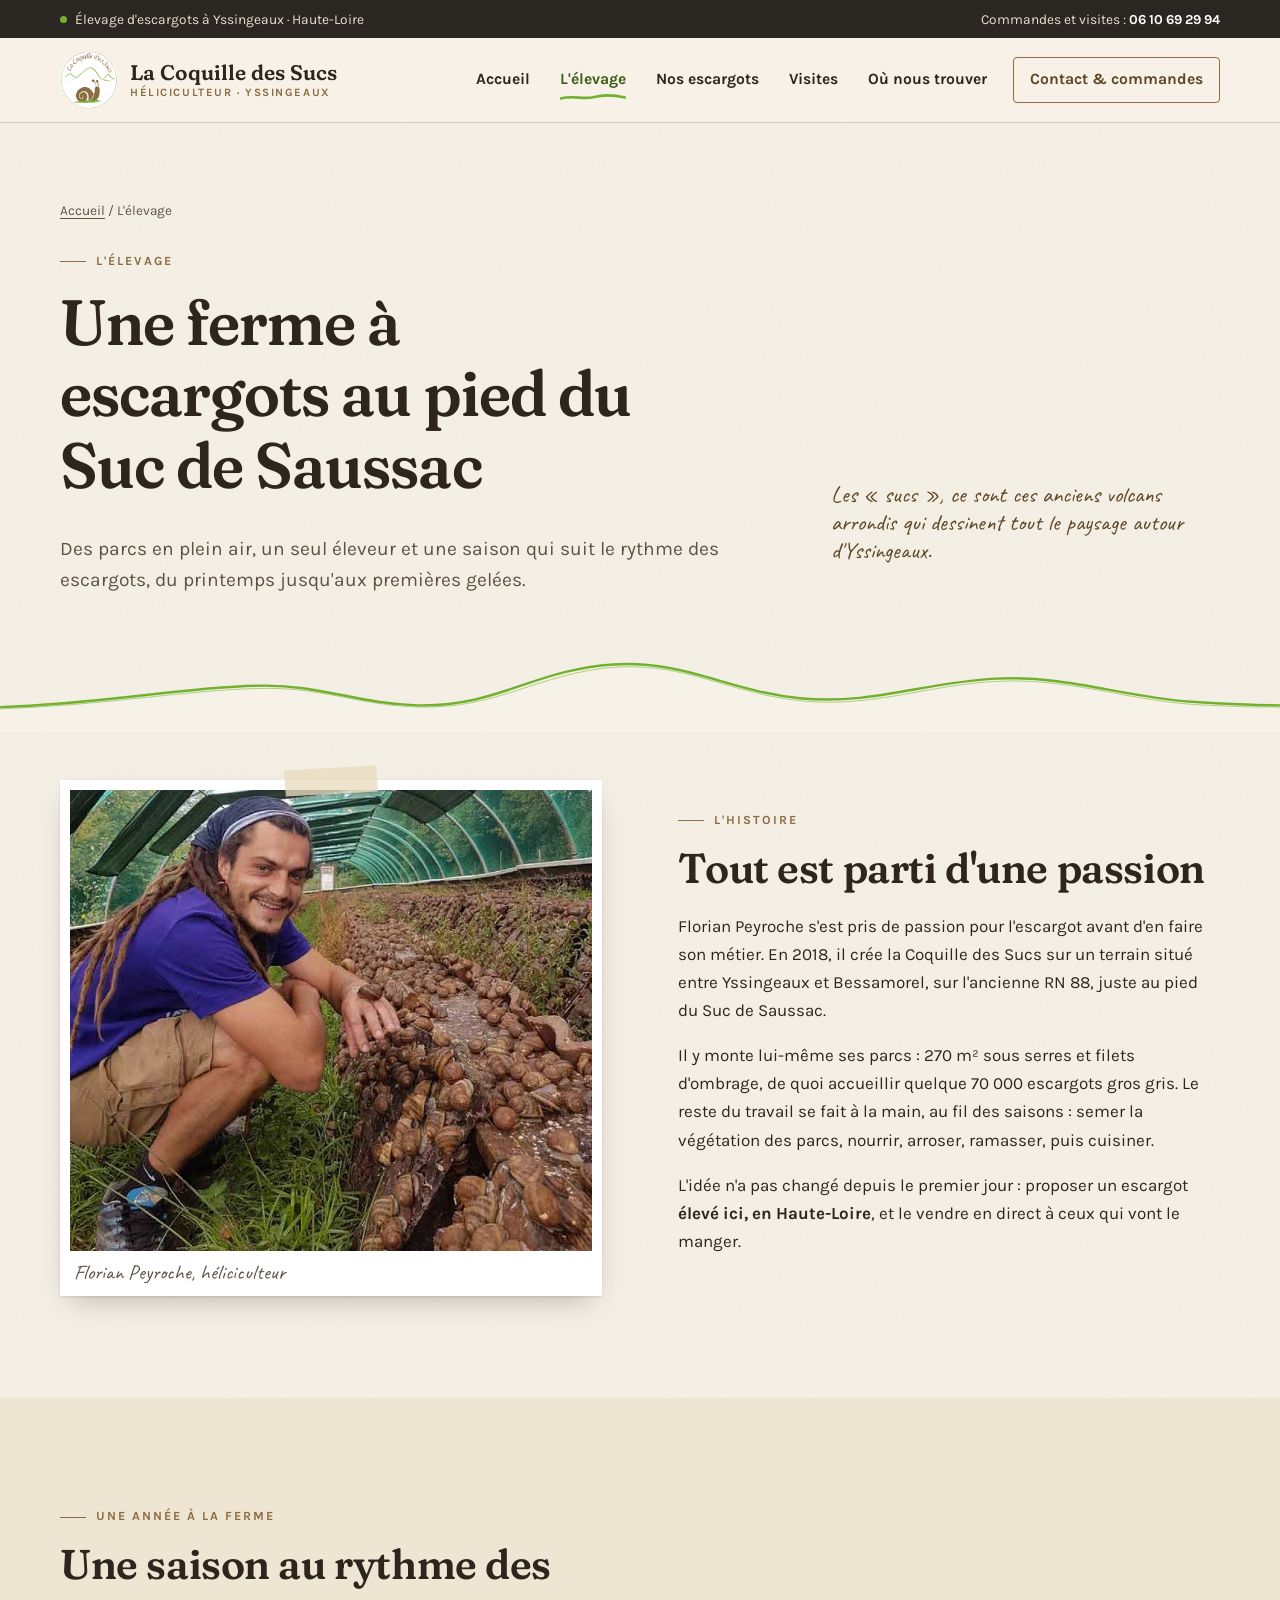
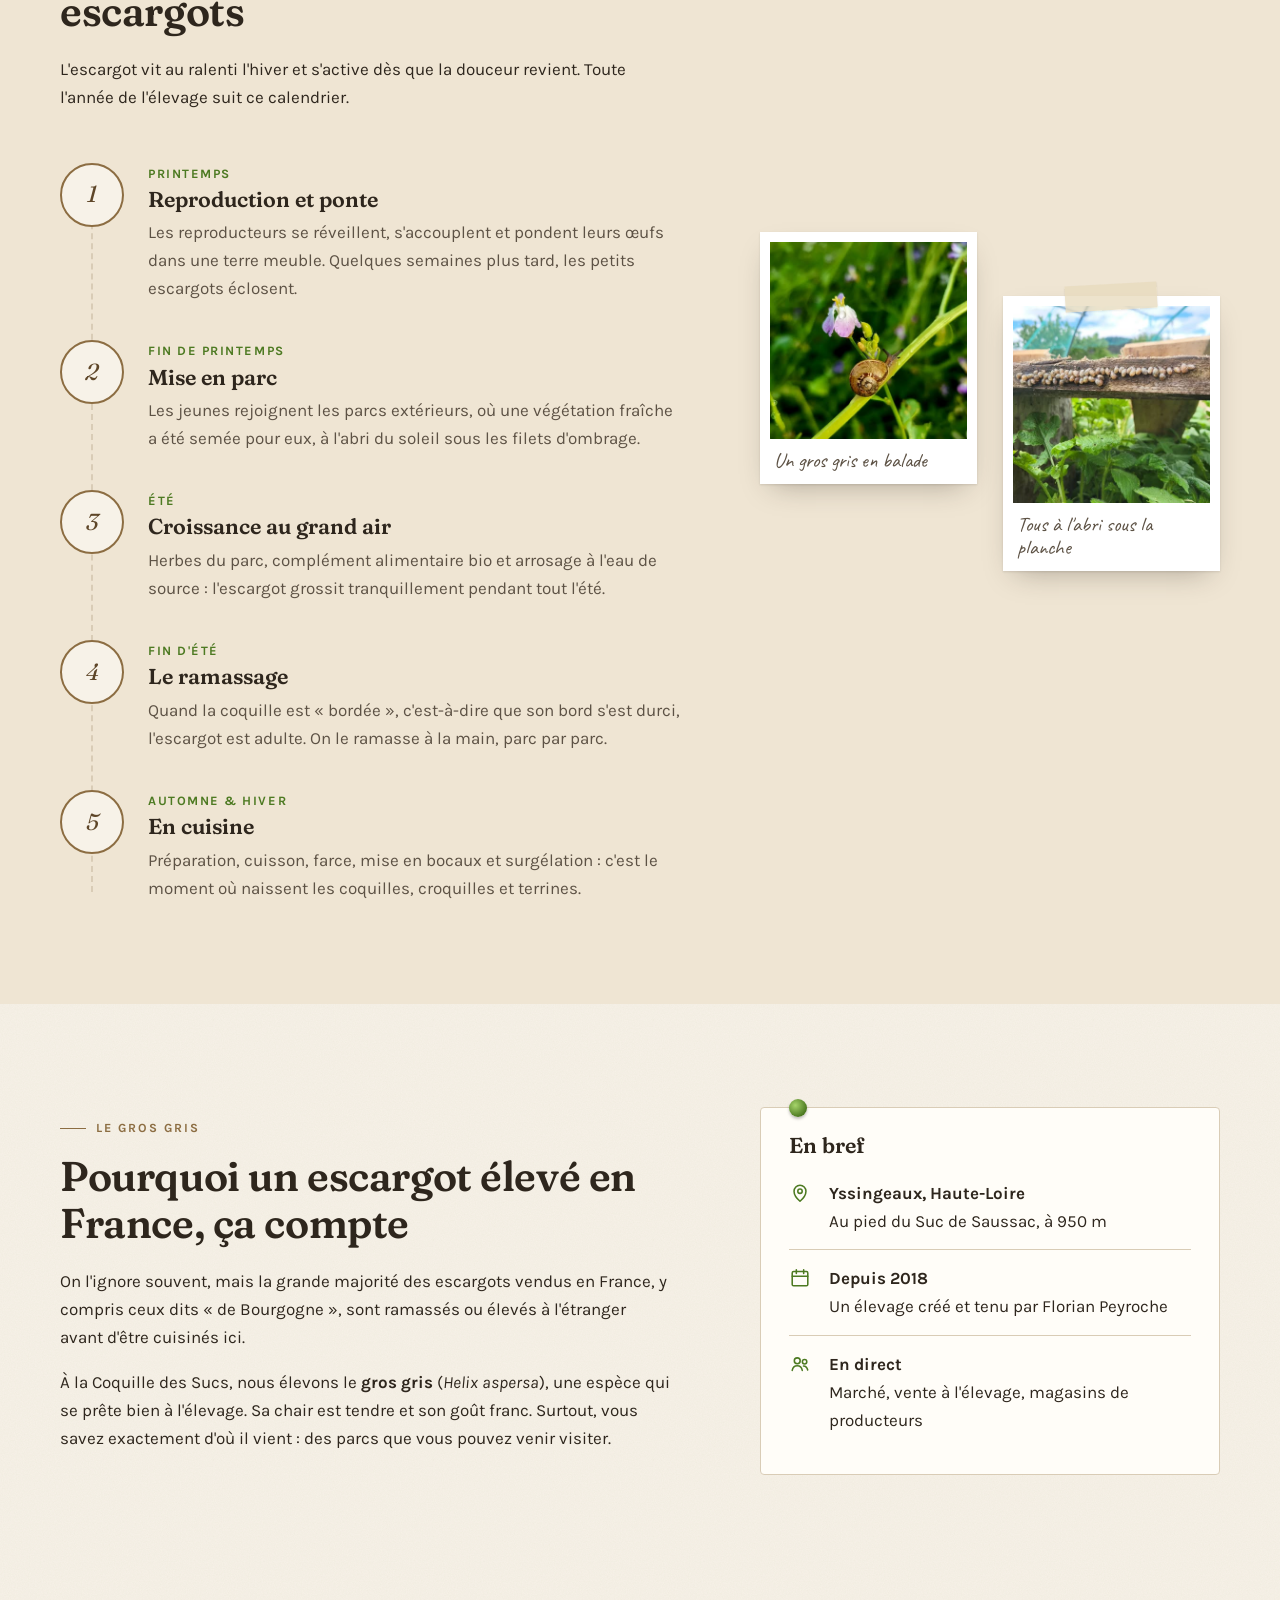
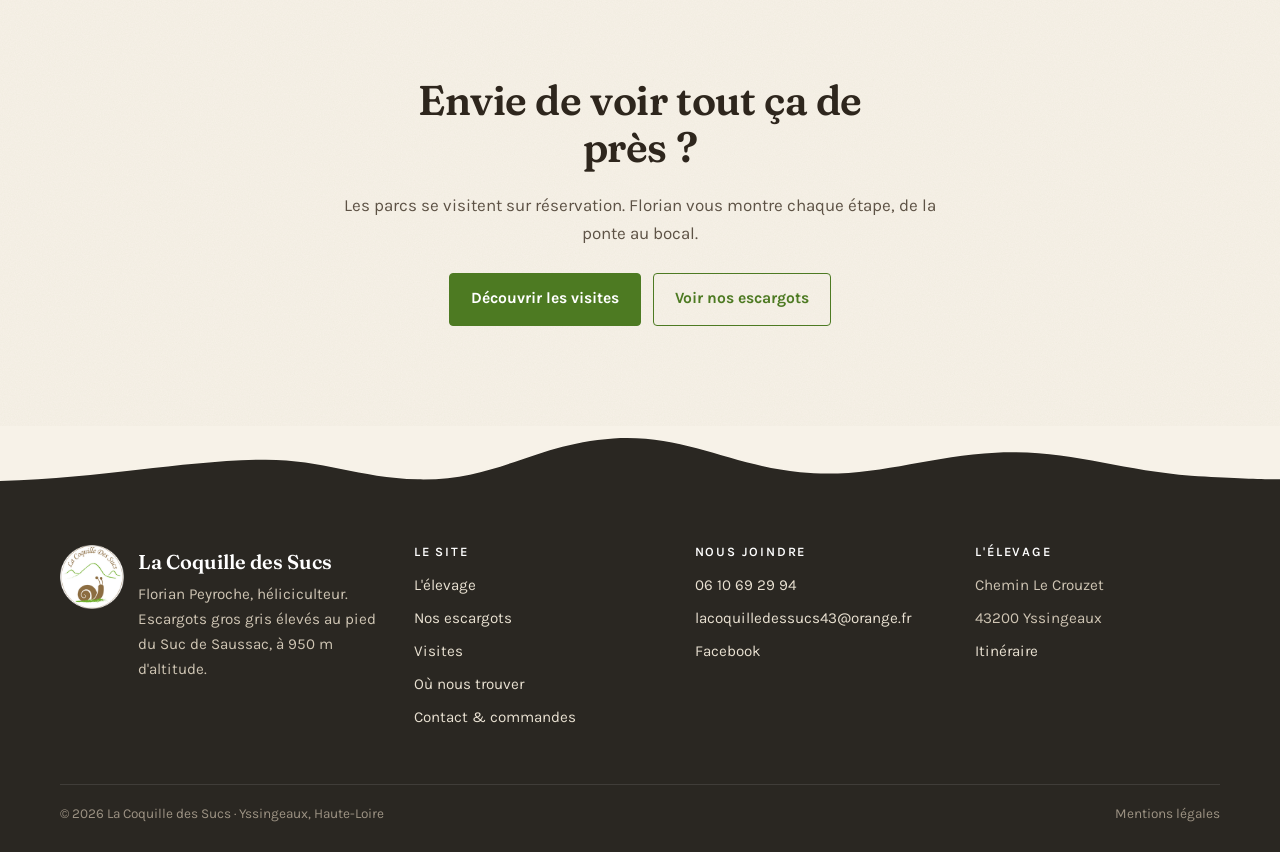
==== elevage.html @ e362fea5 "Nouveau site de La Coquille des Sucs (ébauche) Site statique multi-pages : accueil, élevage, produit" ====
<!DOCTYPE html>
<html lang="fr" class="no-js">
<head>
  <meta charset="utf-8">
  <meta name="viewport" content="width=device-width, initial-scale=1">
  <title>L'élevage · La Coquille des Sucs</title>
  <meta name="description" content="L'histoire de la Coquille des Sucs : un élevage d'escargots gros gris créé en 2018 par Florian Peyroche au pied du Suc de Saussac, à Yssingeaux.">
  <!-- ÉBAUCHE : la ligne suivante empêche Google d'indexer le site pendant la préparation.
       À supprimer sur toutes les pages le jour de la mise en ligne (voir README). -->
  <meta name="robots" content="noindex, nofollow">
  <meta name="theme-color" content="#f7f2e8">
  <meta property="og:type" content="website">
  <meta property="og:locale" content="fr_FR">
  <meta property="og:site_name" content="La Coquille des Sucs">
  <meta property="og:title" content="L'élevage · La Coquille des Sucs">
  <meta property="og:description" content="L'histoire de la Coquille des Sucs : un élevage d'escargots gros gris créé en 2018 par Florian Peyroche au pied du Suc de Saussac, à Yssingeaux.">
  <meta property="og:image" content="assets/img/florian-parc.jpg">
  <link rel="icon" type="image/png" href="assets/img/favicon.png">
  <link rel="apple-touch-icon" href="assets/img/logo-180.png">
  <link rel="preconnect" href="https://fonts.googleapis.com">
  <link rel="preconnect" href="https://fonts.gstatic.com" crossorigin>
  <link href="https://fonts.googleapis.com/css2?family=Caveat:wght@500;600&family=Fraunces:ital,opsz,wght,SOFT,WONK@0,9..144,400..700,0..100,0..1;1,9..144,400..700,0..100,0..1&family=Karla:wght@400;500;700&display=swap" rel="stylesheet">
  <link rel="stylesheet" href="assets/css/style.css">
</head>
<body>
  <a class="skip-link" href="#contenu">Aller au contenu</a>

  <div class="topbar">
    <div class="wrap">
      <span class="topbar__lead"><span class="topbar__dot" aria-hidden="true"></span>Élevage d'escargots à Yssingeaux · Haute-Loire</span>
      <span><span class="topbar__extra">Commandes et visites : </span><span class="topbar__mob">Appeler Florian : </span><a href="tel:+33610692994">06 10 69 29 94</a></span>
    </div>
  </div>

  <header class="site-header">
    <div class="wrap">
      <a class="brand" href="index.html" aria-label="La Coquille des Sucs, retour à l'accueil">
        <img src="assets/img/logo-180.png" alt="" width="58" height="58">
        <span class="brand__name">La Coquille des Sucs<small>Héliciculteur · Yssingeaux</small></span>
      </a>
      <button class="nav-toggle" type="button" aria-expanded="false" aria-controls="main-nav"><span aria-hidden="true"></span>Menu</button>
      <nav class="main-nav" id="main-nav" aria-label="Navigation principale">
        <button class="nav-close" type="button">Fermer ✕</button>
        <ul>
          <li><a href="index.html">Accueil</a></li>
          <li><a href="elevage.html" aria-current="page">L'élevage</a></li>
          <li><a href="produits.html">Nos escargots</a></li>
          <li><a href="visites.html">Visites</a></li>
          <li><a href="points-de-vente.html">Où nous trouver</a></li>
          <li><a class="nav-cta" href="contact.html">Contact &amp; commandes</a></li>
        </ul>
      </nav>
    </div>
  </header>

  <main id="contenu">
    <section class="page-hero">
      <div class="wrap">
        <div>
          <p class="crumbs"><a href="index.html">Accueil</a> / L'élevage</p>
          <span class="eyebrow">L'élevage</span>
          <h1>Une ferme à escargots au pied du Suc de Saussac</h1>
          <p class="lead">Des parcs en plein air, un seul éleveur et une saison qui suit le rythme des escargots, du printemps jusqu'aux premières gelées.</p>
        </div>
        <div class="page-hero__aside">
          <p class="hand">Les «&nbsp;sucs&nbsp;», ce sont ces anciens volcans arrondis qui dessinent tout le paysage autour d'Yssingeaux.</p>
        </div>
      </div>
      <svg class="ridge ridge--paper" viewBox="0 0 1440 90" preserveAspectRatio="none" aria-hidden="true">
          <path class="fill" d="M0 62 C120 58 200 40 290 38 C360 36 400 58 470 60 C560 62 600 20 690 14 C770 9 820 44 900 52 C980 60 1040 34 1120 30 C1200 26 1260 50 1340 56 C1390 59 1420 60 1440 60 L1440 90 L0 90 Z"/>
          <path d="M0 62 C120 58 200 40 290 38 C360 36 400 58 470 60 C560 62 600 20 690 14 C770 9 820 44 900 52 C980 60 1040 34 1120 30 C1200 26 1260 50 1340 56 C1390 59 1420 60 1440 60" fill="none" stroke="currentColor" stroke-width="2.4" stroke-linecap="round" vector-effect="non-scaling-stroke"/>
          <path d="M0 64 C130 59 205 43 292 41 C362 39 402 60 472 62 C562 64 604 24 692 17 C772 12 822 47 902 55 C982 63 1042 37 1122 33 C1202 29 1262 53 1342 59 C1392 62 1422 62 1440 62" fill="none" stroke="currentColor" stroke-width="1" stroke-linecap="round" opacity=".55" vector-effect="non-scaling-stroke"/>
        </svg>
    </section>

    <section class="section" style="padding-top: clamp(24px, 4vw, 48px)">
      <div class="wrap split">
        <figure class="photo photo--tape photo--tilt-l reveal">
          <img src="assets/img/florian-parc.jpg" alt="Florian Peyroche dans son parc d'élevage, la main posée parmi les escargots" width="900" height="795" style="aspect-ratio: 900/795">
          <figcaption>Florian Peyroche, héliciculteur</figcaption>
        </figure>
        <div class="prose reveal">
          <span class="eyebrow">L'histoire</span>
          <h2>Tout est parti d'une passion</h2>
          <p>Florian Peyroche s'est pris de passion pour l'escargot avant d'en faire son métier. En 2018, il crée la Coquille des Sucs sur un terrain situé entre Yssingeaux et Bessamorel, sur l'ancienne RN&nbsp;88, juste au pied du Suc de Saussac.</p>
          <p>Il y monte lui-même ses parcs&nbsp;: 270&nbsp;m² sous serres et filets d'ombrage, de quoi accueillir quelque 70&nbsp;000 escargots gros gris. Le reste du travail se fait à la main, au fil des saisons&nbsp;: semer la végétation des parcs, nourrir, arroser, ramasser, puis cuisiner.</p>
          <p>L'idée n'a pas changé depuis le premier jour&nbsp;: proposer un escargot <strong>élevé ici, en Haute-Loire</strong>, et le vendre en direct à ceux qui vont le manger.</p>
        </div>
      </div>
    </section>

    <section class="section section--deep">
      <div class="wrap split split--wide-text">
        <div>
          <div class="section__head">
            <span class="eyebrow">Une année à la ferme</span>
            <h2>Une saison au rythme des escargots</h2>
            <p>L'escargot vit au ralenti l'hiver et s'active dès que la douceur revient. Toute l'année de l'élevage suit ce calendrier.</p>
          </div>
          <ol class="timeline">
            <li class="reveal"><span class="timeline__mark">1</span><div><span class="timeline__when">Printemps</span><h3>Reproduction et ponte</h3><p>Les reproducteurs se réveillent, s'accouplent et pondent leurs œufs dans une terre meuble. Quelques semaines plus tard, les petits escargots éclosent.</p></div></li>
            <li class="reveal"><span class="timeline__mark">2</span><div><span class="timeline__when">Fin de printemps</span><h3>Mise en parc</h3><p>Les jeunes rejoignent les parcs extérieurs, où une végétation fraîche a été semée pour eux, à l'abri du soleil sous les filets d'ombrage.</p></div></li>
            <li class="reveal"><span class="timeline__mark">3</span><div><span class="timeline__when">Été</span><h3>Croissance au grand air</h3><p>Herbes du parc, complément alimentaire bio et arrosage à l'eau de source&nbsp;: l'escargot grossit tranquillement pendant tout l'été.</p></div></li>
            <li class="reveal"><span class="timeline__mark">4</span><div><span class="timeline__when">Fin d'été</span><h3>Le ramassage</h3><p>Quand la coquille est «&nbsp;bordée&nbsp;», c'est-à-dire que son bord s'est durci, l'escargot est adulte. On le ramasse à la main, parc par parc.</p></div></li>
            <li class="reveal"><span class="timeline__mark">5</span><div><span class="timeline__when">Automne &amp; hiver</span><h3>En cuisine</h3><p>Préparation, cuisson, farce, mise en bocaux et surgélation&nbsp;: c'est le moment où naissent les coquilles, croquilles et terrines.</p></div></li>
          </ol>
        </div>
        <div class="collage">
          <figure class="photo photo--tilt-l reveal">
            <img src="assets/img/escargot-fleur.jpg" alt="Un jeune escargot gros gris grimpant sur une tige de plante en fleur" width="414" height="414" loading="lazy">
            <figcaption>Un gros gris en balade</figcaption>
          </figure>
          <figure class="photo photo--tilt-r photo--tape reveal">
            <img src="assets/img/parc-planche.jpg" alt="Des dizaines d'escargots alignés sous le rebord d'une planche, dans le parc" width="414" height="414" loading="lazy">
            <figcaption>Tous à l'abri sous la planche</figcaption>
          </figure>
        </div>
      </div>
    </section>

    <section class="section">
      <div class="wrap">
        <div class="split split--wide-text">
          <div class="prose reveal">
            <span class="eyebrow">Le gros gris</span>
            <h2>Pourquoi un escargot élevé en France, ça compte</h2>
            <p>On l'ignore souvent, mais la grande majorité des escargots vendus en France, y compris ceux dits «&nbsp;de Bourgogne&nbsp;», sont ramassés ou élevés à l'étranger avant d'être cuisinés ici.</p>
            <p>À la Coquille des Sucs, nous élevons le <strong>gros gris</strong> (<i>Helix aspersa</i>), une espèce qui se prête bien à l'élevage. Sa chair est tendre et son goût franc. Surtout, vous savez exactement d'où il vient&nbsp;: des parcs que vous pouvez venir visiter.</p>
          </div>
          <div class="note-card note-card--pin reveal">
            <h3>En bref</h3>
            <ul class="info-list">
              <li><svg viewBox="0 0 24 24" fill="none" stroke="currentColor" stroke-width="1.7" stroke-linecap="round" stroke-linejoin="round" aria-hidden="true"><path d="M12 21s-6.5-5.6-6.5-11a6.5 6.5 0 0 1 13 0c0 5.4-6.5 11-6.5 11z"/><circle cx="12" cy="10" r="2.4"/></svg><div><strong>Yssingeaux, Haute-Loire</strong>Au pied du Suc de Saussac, à 950&nbsp;m</div></li>
              <li><svg viewBox="0 0 24 24" fill="none" stroke="currentColor" stroke-width="1.7" stroke-linecap="round" stroke-linejoin="round" aria-hidden="true"><rect x="3.5" y="5" width="17" height="15.5" rx="1.5"/><path d="M3.5 10h17M8 3v4M16 3v4"/></svg><div><strong>Depuis 2018</strong>Un élevage créé et tenu par Florian Peyroche</div></li>
              <li><svg viewBox="0 0 24 24" fill="none" stroke="currentColor" stroke-width="1.7" stroke-linecap="round" stroke-linejoin="round" aria-hidden="true"><circle cx="9" cy="8.5" r="3.2"/><path d="M3.5 19c.6-3.2 2.8-5 5.5-5s4.9 1.8 5.5 5"/><circle cx="17" cy="9.5" r="2.4"/><path d="M15.8 14.2c2.3.1 4 1.6 4.6 4.3"/></svg><div><strong>En direct</strong>Marché, vente à l'élevage, magasins de producteurs</div></li>
            </ul>
          </div>
        </div>
      </div>
    </section>

    <section class="cta-band">
      <div class="wrap">
        <h2>Envie de voir tout ça de près&nbsp;?</h2>
        <p>Les parcs se visitent sur réservation. Florian vous montre chaque étape, de la ponte au bocal.</p>
        <div class="actions">
          <a class="btn" href="visites.html">Découvrir les visites</a>
          <a class="btn btn--ghost" href="produits.html">Voir nos escargots</a>
        </div>
      </div>
    </section>
  </main>

  <footer class="site-footer">
    <svg class="ridge ridge--basalt" viewBox="0 0 1440 90" preserveAspectRatio="none" aria-hidden="true">
      <path class="fill" d="M0 62 C120 58 200 40 290 38 C360 36 400 58 470 60 C560 62 600 20 690 14 C770 9 820 44 900 52 C980 60 1040 34 1120 30 C1200 26 1260 50 1340 56 C1390 59 1420 60 1440 60 L1440 90 L0 90 Z"/>
    </svg>
    <div class="wrap">
      <div class="site-footer__grid">
        <div class="site-footer__brand">
          <img src="assets/img/logo-180.png" alt="" width="64" height="64" loading="lazy">
          <p><strong>La Coquille des Sucs</strong>Florian Peyroche, héliciculteur.<br>Escargots gros gris élevés au pied du Suc de Saussac, à 950&nbsp;m d'altitude.</p>
        </div>
        <div>
          <h4>Le site</h4>
          <ul>
            <li><a href="elevage.html">L'élevage</a></li>
            <li><a href="produits.html">Nos escargots</a></li>
            <li><a href="visites.html">Visites</a></li>
            <li><a href="points-de-vente.html">Où nous trouver</a></li>
            <li><a href="contact.html">Contact &amp; commandes</a></li>
          </ul>
        </div>
        <div>
          <h4>Nous joindre</h4>
          <ul>
            <li><a href="tel:+33610692994">06 10 69 29 94</a></li>
            <li><a href="mailto:lacoquilledessucs43@orange.fr">lacoquilledessucs43@orange.fr</a></li>
            <li><a href="https://www.facebook.com/coquille.dessucs.5" target="_blank" rel="noopener">Facebook</a></li>
          </ul>
        </div>
        <div>
          <h4>L'élevage</h4>
          <ul>
            <li>Chemin Le Crouzet</li>
            <li>43200 Yssingeaux</li>
            <li><a href="https://www.google.com/maps/search/?api=1&query=Chemin+Le+Crouzet+43200+Yssingeaux" target="_blank" rel="noopener">Itinéraire</a></li>
          </ul>
        </div>
      </div>
    </div>
    <div class="wrap site-footer__bottom">
      <span>© <span data-year>2026</span> La Coquille des Sucs · Yssingeaux, Haute-Loire</span>
      <a href="mentions-legales.html">Mentions légales</a>
    </div>
  </footer>

  <script src="assets/js/main.js"></script>
</body>
</html>
---- assets/css/style.css ----
/* ==========================================================================
   La Coquille des Sucs — feuille de style
   --------------------------------------------------------------------------
   Pour changer une couleur sur tout le site, modifiez simplement les
   variables ci-dessous (bloc :root). Les couleurs viennent du logo :
   le brun de l'escargot et le vert de l'herbe.
   ========================================================================== */

:root {
  --paper: #f7f2e8;        /* fond principal, papier crème */
  --paper-deep: #efe5d3;   /* fond des sections alternées */
  --card: #fffdf8;
  --ink: #2e261d;          /* texte */
  --ink-soft: #5d5245;
  --brown: #8c6d42;        /* brun du logo */
  --brown-deep: #5e4628;
  --green: #72b12f;        /* vert du logo (décor) */
  --moss: #4d7a22;         /* vert lisible pour le texte et les boutons */
  --moss-deep: #3a5d19;
  --basalt: #2a2722;       /* pied de page, comme la pierre des sucs */
  --line: #d9ccb6;

  --serif: "Fraunces", Georgia, "Times New Roman", serif;
  --sans: "Karla", "Helvetica Neue", Arial, sans-serif;
  --hand: "Caveat", "Segoe Print", cursive;

  --wrap: 1160px;
  --radius: 4px;
}

/* ---------- Bases ---------- */

*, *::before, *::after { box-sizing: border-box; }

html { -webkit-text-size-adjust: 100%; }

body {
  margin: 0;
  font-family: var(--sans);
  font-size: 1.0625rem;
  line-height: 1.65;
  color: var(--ink);
  background-color: var(--paper);
  /* léger grain de papier */
  background-image: url("data:image/svg+xml,%3Csvg xmlns='http://www.w3.org/2000/svg' width='220' height='220'%3E%3Cfilter id='n'%3E%3CfeTurbulence type='fractalNoise' baseFrequency='.85' numOctaves='3' stitchTiles='stitch'/%3E%3CfeColorMatrix values='0 0 0 0 0.35 0 0 0 0 0.27 0 0 0 0 0.16 0 0 0 .07 0'/%3E%3C/filter%3E%3Crect width='100%25' height='100%25' filter='url(%23n)'/%3E%3C/svg%3E");
  overflow-x: hidden;
}

img { max-width: 100%; height: auto; display: block; }

a { color: var(--moss); text-underline-offset: 3px; text-decoration-thickness: 1px; }
a:hover { color: var(--moss-deep); }

h1, h2, h3, h4 {
  font-family: var(--serif);
  font-weight: 600;
  line-height: 1.12;
  margin: 0 0 .5em;
  color: var(--ink);
  font-variation-settings: "SOFT" 60, "WONK" 0;
}
h1 { font-size: clamp(2.3rem, 5.2vw, 4rem); letter-spacing: -.015em; }
h2 { font-size: clamp(1.75rem, 3.4vw, 2.6rem); letter-spacing: -.01em; }
h3 { font-size: 1.35rem; }

p { margin: 0 0 1em; }

.wrap { width: min(var(--wrap), 100% - 32px); margin-inline: auto; }

.visually-hidden {
  position: absolute !important; width: 1px; height: 1px; overflow: hidden;
  clip: rect(0 0 0 0); white-space: nowrap;
}

.skip-link {
  position: absolute; left: 12px; top: -60px; z-index: 100;
  background: var(--ink); color: var(--paper); padding: 8px 14px; border-radius: var(--radius);
}
.skip-link:focus { top: 12px; }

:focus-visible { outline: 2px solid var(--brown); outline-offset: 3px; }

/* Petit titre au-dessus des grands titres */
.eyebrow {
  display: inline-block;
  font-family: var(--sans);
  font-size: .78rem;
  font-weight: 700;
  letter-spacing: .16em;
  text-transform: uppercase;
  color: var(--brown);
  margin-bottom: .9rem;
}
.eyebrow::before {
  content: ""; display: inline-block; width: 26px; height: 1px;
  background: currentColor; vertical-align: middle; margin-right: 10px;
}

.hand { font-family: var(--hand); font-size: 1.45rem; line-height: 1.2; color: var(--brown-deep); }

.lead { font-size: 1.2rem; color: var(--ink-soft); max-width: 38em; }

/* ---------- Boutons ---------- */

.btn {
  display: inline-flex; align-items: center; gap: .55em;
  padding: .8em 1.35em;
  font-family: var(--sans); font-weight: 700; font-size: .98rem;
  text-decoration: none;
  border-radius: var(--radius);
  border: 1.5px solid var(--moss);
  background: var(--moss); color: #fff;
  transition: background .2s, color .2s, transform .2s;
}
.btn:hover { background: var(--moss-deep); border-color: var(--moss-deep); color: #fff; transform: translateY(-1px); }
.btn--ghost { background: transparent; color: var(--moss); }
.btn--ghost:hover { background: var(--moss); color: #fff; }
.btn--light { background: var(--paper); border-color: var(--paper); color: var(--ink); }
.btn--light:hover { background: #fff; border-color: #fff; color: var(--ink); }
.btn svg { width: 1.1em; height: 1.1em; flex: none; }

.link-arrow {
  font-weight: 700; text-decoration: none; color: var(--moss);
  border-bottom: 1.5px solid currentColor; padding-bottom: 2px;
}
.link-arrow::after { content: " →"; }

/* ==========================================================================
   En-tête et navigation
   ========================================================================== */

.topbar {
  background: var(--basalt);
  color: #e9e1d2;
  font-size: .86rem;
}
.topbar .wrap {
  display: flex; justify-content: space-between; align-items: center; gap: 16px;
  min-height: 38px;
}
.topbar a { white-space: nowrap; color: #fff; text-decoration: none; font-weight: 700; }
.topbar a:hover { text-decoration: underline; }
.topbar__mob { display: none; }
@media (max-width: 600px) { .topbar__mob { display: inline; } }
.topbar__dot { display: inline-block; width: 7px; height: 7px; border-radius: 50%; background: var(--green); margin-right: 8px; vertical-align: 1px; }

.site-header {
  position: sticky; top: 0; z-index: 50;
  background: rgba(247, 242, 232, .94);
  backdrop-filter: blur(6px);
  border-bottom: 1px solid var(--line);
}
.site-header .wrap {
  display: flex; align-items: center; justify-content: space-between; gap: 24px;
  min-height: 84px;
}

.brand { display: flex; align-items: center; gap: 12px; text-decoration: none; color: var(--ink); }
.brand img { width: 58px; height: 58px; }
.brand__name {
  font-family: var(--serif); font-size: 1.32rem; font-weight: 600; line-height: 1.05;
  font-variation-settings: "SOFT" 100, "WONK" 1;
}
.brand__name small {
  display: block; font-family: var(--sans); font-size: .7rem; font-weight: 700;
  letter-spacing: .14em; text-transform: uppercase; color: var(--brown); margin-top: 4px;
}

.main-nav ul { list-style: none; margin: 0; padding: 0; display: flex; gap: 6px; align-items: center; }
.main-nav a {
  position: relative; display: block;
  padding: 10px 12px;
  font-weight: 700; font-size: .98rem;
  color: var(--ink); text-decoration: none;
}
.main-nav a::after {
  /* trait « fait main » sous le lien actif */
  content: ""; position: absolute; left: 12px; right: 12px; bottom: 2px; height: 8px;
  background: url("data:image/svg+xml,%3Csvg xmlns='http://www.w3.org/2000/svg' viewBox='0 0 100 8' preserveAspectRatio='none'%3E%3Cpath d='M1 5.5 C 20 2, 35 7, 52 4 S 85 2.5, 99 4.5' fill='none' stroke='%2372b12f' stroke-width='2.6' stroke-linecap='round'/%3E%3C/svg%3E") no-repeat center / 100% 100%;
  transform: scaleX(0); transform-origin: left; transition: transform .25s ease;
}
.main-nav a:hover::after, .main-nav a[aria-current="page"]::after { transform: scaleX(1); }
.main-nav a[aria-current="page"] { color: var(--moss-deep); }
.main-nav .nav-cta {
  margin-left: 8px; padding: 9px 16px;
  border: 1.5px solid var(--brown); border-radius: var(--radius); color: var(--brown-deep);
}
.main-nav .nav-cta::after { display: none; }
.main-nav .nav-cta:hover, .main-nav .nav-cta[aria-current="page"] { background: var(--brown); color: #fff; }

.nav-toggle {
  display: none;
  background: none; border: 1.5px solid var(--ink); border-radius: var(--radius);
  padding: 8px 12px; font: 700 .9rem var(--sans); color: var(--ink); cursor: pointer;
  align-items: center; gap: 8px;
}
.nav-toggle span { display: block; width: 18px; height: 2px; background: currentColor; position: relative; }
.nav-toggle span::before, .nav-toggle span::after { content: ""; position: absolute; left: 0; width: 18px; height: 2px; background: currentColor; }
.nav-toggle span::before { top: -6px; }
.nav-toggle span::after { top: 6px; }

@media (max-width: 1020px) {
  .topbar__extra { display: none; }
  .nav-toggle { display: inline-flex; }
  /* pas de flou sur mobile : il empêcherait le menu de couvrir tout l'écran */
  .site-header { backdrop-filter: none; background: var(--paper); }
  .site-header .wrap { min-height: 72px; }
  .brand img { width: 48px; height: 48px; }
  .main-nav {
    position: fixed; inset: 0 0 0 auto; width: min(340px, 86vw);
    background: var(--paper); border-left: 1px solid var(--line);
    padding: 90px 28px 28px;
    /* replié : masqué par la droite, sans dépasser de l'écran */
    clip-path: inset(0 0 0 100%);
    transition: clip-path .32s ease, visibility 0s .32s;
    visibility: hidden;
  }
  .main-nav.is-open { clip-path: inset(0 0 0 0); visibility: visible; transition: clip-path .32s ease; }
  .main-nav ul { flex-direction: column; align-items: stretch; gap: 0; }
  .main-nav a { padding: 14px 4px; font-size: 1.15rem; border-bottom: 1px solid var(--line); }
  .main-nav a::after { left: 4px; right: auto; width: 60px; }
  .main-nav .nav-cta { margin: 22px 0 0; text-align: center; border-bottom: 1.5px solid var(--brown); }
  .nav-close {
    position: absolute; top: 22px; right: 22px;
    background: none; border: 0; font: 700 .95rem var(--sans); color: var(--ink); cursor: pointer; padding: 8px;
  }
  body.nav-open::after {
    content: ""; position: fixed; inset: 0; background: rgba(42,39,34,.35); z-index: 40;
  }
}
@media (min-width: 1021px) { .nav-close { display: none; } }

/* ==========================================================================
   Décors : ligne des sucs (collines), ruban adhésif, photos
   ========================================================================== */

.ridge { display: block; width: 100%; height: auto; color: var(--green); }
.ridge--paper path.fill { fill: var(--paper); }
.ridge--deep path.fill { fill: var(--paper-deep); }
.ridge--basalt path.fill { fill: var(--basalt); }

.photo {
  position: relative; margin: 0;
  background: #fff; padding: 10px 10px 12px;
  box-shadow: 0 1px 2px rgba(46,38,29,.12), 0 12px 28px -12px rgba(46,38,29,.35);
}
.photo img { width: 100%; aspect-ratio: 1; object-fit: cover; }
.photo figcaption { font-family: var(--hand); font-size: 1.3rem; line-height: 1.1; color: var(--ink-soft); padding: 10px 4px 0; }
.photo--tilt-l { transform: rotate(-2.2deg); }
.photo--tilt-r { transform: rotate(1.8deg); }
.photo--tape::before {
  content: ""; position: absolute; top: -12px; left: 50%; width: 92px; height: 26px;
  transform: translateX(-50%) rotate(-3deg);
  background: rgba(232, 220, 190, .78);
  box-shadow: 0 1px 2px rgba(0,0,0,.08);
}

/* ==========================================================================
   Accueil — en-tête
   ========================================================================== */

.home-hero { padding: clamp(40px, 7vw, 90px) 0 0; position: relative; }
.home-hero .wrap {
  display: grid; grid-template-columns: 1.05fr .95fr; gap: clamp(32px, 6vw, 80px); align-items: center;
}
.home-hero h1 em {
  font-style: italic; color: var(--moss);
  font-variation-settings: "SOFT" 100, "WONK" 1;
}
.home-hero .lead { margin-bottom: 1.8rem; }
.home-hero__actions { display: flex; flex-wrap: wrap; gap: 12px; align-items: center; }
.home-hero__meta {
  margin-top: 2.2rem; display: flex; flex-wrap: wrap; gap: 8px 22px;
  font-size: .92rem; color: var(--ink-soft);
}
.home-hero__meta strong { color: var(--ink); }

.hero-visual { position: relative; padding: 10px 10px 0 30px; }
.hero-visual .photo--main img { aspect-ratio: 900 / 795; }
.hero-visual .photo--small {
  position: absolute; width: 42%; right: -14px; bottom: -6px;
}
.hero-visual .hand-note {
  position: relative; display: inline-block;
  margin: 22px 0 0 6px; max-width: 46%;
  transform: rotate(-3deg);
}
.hero-visual .hand-note::after {
  /* petite flèche dessinée vers la photo */
  content: ""; position: absolute; width: 46px; height: 34px; top: -26px; right: -38px;
  background: url("data:image/svg+xml,%3Csvg xmlns='http://www.w3.org/2000/svg' viewBox='0 0 46 34'%3E%3Cpath d='M4 31 C 12 20, 22 12, 40 6 M31 3 L41 6 L36 15' fill='none' stroke='%235e4628' stroke-width='2' stroke-linecap='round' stroke-linejoin='round'/%3E%3C/svg%3E") no-repeat;
}

.home-hero .ridge { margin-top: clamp(30px, 6vw, 70px); }

@media (max-width: 860px) {
  .home-hero .wrap { grid-template-columns: 1fr; }
  .hero-visual { max-width: 520px; margin: 0 auto; padding-left: 12px; }
  .hero-visual .photo--small { right: -4px; }
}

/* ==========================================================================
   En-tête des pages intérieures
   ========================================================================== */

.page-hero { padding: clamp(40px, 6vw, 80px) 0 0; }
.page-hero .wrap { display: grid; grid-template-columns: 1.3fr .7fr; gap: 48px; align-items: end; }
.page-hero h1 { max-width: 14ch; }
.page-hero .lead { margin-bottom: 0; }
.page-hero__aside { padding-bottom: 8px; }
.page-hero .ridge { margin-top: clamp(28px, 5vw, 56px); }
@media (max-width: 860px) {
  .page-hero .wrap { grid-template-columns: 1fr; gap: 24px; }
}

.crumbs { font-size: .85rem; color: var(--ink-soft); margin-bottom: 1.4rem; }
.crumbs a { color: var(--ink-soft); }

/* ==========================================================================
   Sections
   ========================================================================== */

.section { padding: clamp(56px, 8vw, 110px) 0; }
.section--deep { background: var(--paper-deep); }
.section--tight { padding: clamp(40px, 5vw, 64px) 0; }
.section__head { max-width: 640px; margin-bottom: clamp(32px, 4vw, 52px); }
.section__head--center { margin-inline: auto; text-align: center; }

.split { display: grid; grid-template-columns: 1fr 1fr; gap: clamp(32px, 6vw, 88px); align-items: center; }
.split--wide-text { grid-template-columns: 1.15fr .85fr; }
.split--reverse > :first-child { order: 2; }
@media (max-width: 860px) {
  .split, .split--wide-text { grid-template-columns: 1fr; }
  .split--reverse > :first-child { order: 0; }
}

.prose p { max-width: 36em; }
.prose h3 { margin-top: 1.6em; }

/* Chiffres clés */
.facts {
  display: grid; grid-template-columns: repeat(4, 1fr);
  border-top: 1px solid var(--line); border-bottom: 1px solid var(--line);
}
.fact { padding: 28px 22px; border-left: 1px solid var(--line); }
.fact:first-child { border-left: 0; padding-left: 0; }
.fact__num {
  display: block; font-family: var(--serif); font-size: clamp(2rem, 3.6vw, 2.8rem); font-weight: 500;
  color: var(--brown-deep); line-height: 1; margin-bottom: 10px;
  font-variation-settings: "SOFT" 100, "WONK" 1;
}
.fact__label { font-size: .95rem; color: var(--ink-soft); line-height: 1.4; display: block; }
@media (max-width: 860px) {
  .facts { grid-template-columns: 1fr 1fr; }
  .fact:nth-child(3) { border-left: 0; padding-left: 0; }
  .fact:nth-child(n+3) { border-top: 1px solid var(--line); }
}

/* Trois engagements, page d'accueil */
.pillars { display: grid; grid-template-columns: repeat(3, 1fr); gap: clamp(24px, 4vw, 56px); counter-reset: pillar; }
.pillar { position: relative; padding-top: 22px; border-top: 2px solid var(--ink); }
.pillar h3 { font-size: 1.4rem; }
.pillar p { color: var(--ink-soft); margin: 0; }
.pillar__icon { width: 44px; height: 44px; color: var(--brown); margin-bottom: 14px; }
@media (max-width: 860px) { .pillars { grid-template-columns: 1fr; } }

/* Mise en avant des produits sur l'accueil */
.showcase { display: grid; grid-template-columns: 1fr 1fr; gap: clamp(32px, 6vw, 88px); align-items: start; }
.showcase__list { list-style: none; margin: 0 0 28px; padding: 0; }
.showcase__list li {
  display: grid; grid-template-columns: 1fr auto; gap: 4px 20px; align-items: baseline;
  padding: 18px 0; border-bottom: 1px dashed var(--line);
}
.showcase__list li:first-child { border-top: 1px dashed var(--line); }
.showcase__list strong { font-family: var(--serif); font-size: 1.22rem; font-weight: 600; }
.showcase__list span { color: var(--ink-soft); font-size: .94rem; grid-column: 1; }
.showcase__list em { font-style: normal; font-size: .82rem; font-weight: 700; letter-spacing: .08em; text-transform: uppercase; color: var(--brown); grid-column: 2; grid-row: 1; }
.showcase__photos { position: relative; min-height: 460px; }
.showcase__photos .photo:first-child { width: 72%; }
.showcase__photos .photo:last-child { width: 56%; position: absolute; right: 0; bottom: 0; }
@media (max-width: 860px) {
  .showcase { grid-template-columns: 1fr; }
  .showcase__photos { min-height: 0; max-width: 480px; padding-bottom: 38%; }
}

/* Bandeau « où nous trouver » (ardoise de marché) */
.slate {
  background: var(--basalt); color: #ece4d6;
  border-radius: 6px;
  padding: clamp(28px, 5vw, 56px);
  display: grid; grid-template-columns: 1fr 1.2fr; gap: clamp(28px, 5vw, 64px); align-items: center;
  position: relative; overflow: hidden;
}
.slate h2, .slate h3 { color: #fff; }
.slate p { color: #cfc5b4; }
.slate .eyebrow { color: var(--green); }
.slate__rows { list-style: none; margin: 0; padding: 0; }
.slate__rows li {
  display: grid; grid-template-columns: 9.5em 1fr; gap: 18px; align-items: baseline;
  padding: 14px 0; border-bottom: 1px solid rgba(255,255,255,.12);
}
.slate__rows li:last-child { border-bottom: 0; }
.slate__day { font-family: var(--hand); font-size: 1.7rem; line-height: 1; color: #fff; }
.slate__place strong { display: block; color: #fff; font-weight: 700; }
.slate__place span { font-size: .93rem; color: #bdb3a2; }
@media (max-width: 860px) {
  .slate { grid-template-columns: 1fr; }
  .slate__rows li { grid-template-columns: 1fr; gap: 2px; }
}

/* Citation / encart */
.note-card {
  background: var(--card); border: 1px solid var(--line); border-radius: var(--radius);
  padding: 26px 28px; position: relative;
}
.note-card--pin::before {
  content: ""; position: absolute; top: -9px; left: 28px; width: 18px; height: 18px; border-radius: 50%;
  background: radial-gradient(circle at 35% 35%, #a6d46a, var(--moss) 70%);
  box-shadow: 0 2px 3px rgba(0,0,0,.25);
}
.note-card h3 { margin-bottom: .35em; }
.note-card p:last-child { margin-bottom: 0; }

/* Grande photo pleine largeur avec texte */
.feature-band {
  display: grid; grid-template-columns: .9fr 1.1fr; align-items: stretch;
  background: var(--card); border: 1px solid var(--line);
}
.feature-band__img { min-height: 340px; background-size: cover; background-position: center; }
.feature-band__body { padding: clamp(28px, 5vw, 60px); align-self: center; }
@media (max-width: 860px) { .feature-band { grid-template-columns: 1fr; } .feature-band__img { min-height: 260px; } }

/* ==========================================================================
   Page L'élevage
   ========================================================================== */

.timeline { list-style: none; margin: 0; padding: 0; position: relative; }
.timeline::before {
  content: ""; position: absolute; left: 31px; top: 10px; bottom: 10px; width: 0;
  border-left: 2px dashed var(--line);
}
.timeline li { position: relative; display: grid; grid-template-columns: 64px 1fr; gap: 24px; padding-bottom: 38px; }
.timeline li:last-child { padding-bottom: 0; }
.timeline__mark {
  width: 64px; height: 64px; border-radius: 50%;
  display: grid; place-items: center;
  background: var(--paper); border: 2px solid var(--brown);
  font-family: var(--serif); font-style: italic; font-size: 1.45rem; color: var(--brown-deep);
  position: relative; z-index: 1;
}
.timeline__when { display: block; font-size: .8rem; font-weight: 700; letter-spacing: .12em; text-transform: uppercase; color: var(--moss); margin-bottom: 4px; }
.timeline h3 { margin-bottom: .3em; }
.timeline p { color: var(--ink-soft); margin: 0; max-width: 34em; }

.collage { display: grid; grid-template-columns: 1fr 1fr; gap: 26px; align-items: start; }
.collage .photo:nth-child(2) { margin-top: 64px; }

/* ==========================================================================
   Page Nos escargots (produits)
   ========================================================================== */

.cat-nav {
  display: flex; flex-wrap: wrap; gap: 10px; margin-top: 1.6rem;
}
.cat-nav a {
  text-decoration: none; font-weight: 700; font-size: .92rem;
  padding: 8px 14px; border: 1px solid var(--line); border-radius: 999px; color: var(--ink);
  background: var(--card);
}
.cat-nav a:hover { border-color: var(--moss); color: var(--moss); }

.cat { padding-top: 12px; scroll-margin-top: 110px; }
.cat + .cat { margin-top: clamp(56px, 7vw, 90px); }
.cat__head {
  display: flex; justify-content: space-between; align-items: end; gap: 20px; flex-wrap: wrap;
  border-bottom: 2px solid var(--ink); padding-bottom: 14px; margin-bottom: 28px;
}
.cat__head h2 { margin: 0; }
.cat__head p { margin: 0; color: var(--ink-soft); max-width: 34em; }

.labels { display: grid; grid-template-columns: repeat(3, 1fr); gap: 22px; }
@media (max-width: 960px) { .labels { grid-template-columns: 1fr 1fr; } }
@media (max-width: 620px) { .labels { grid-template-columns: 1fr; } }

/* une « étiquette » de bocal */
.label {
  background: var(--card); border: 1px solid var(--line); border-radius: var(--radius);
  padding: 24px 24px 22px; position: relative;
  display: flex; flex-direction: column;
}
.label::after {
  content: ""; position: absolute; inset: 6px; border: 1px solid var(--line); border-radius: 2px; pointer-events: none;
}
.label__tag {
  align-self: flex-start;
  font-size: .72rem; font-weight: 700; letter-spacing: .14em; text-transform: uppercase;
  color: var(--brown); margin-bottom: 12px;
}
.label h3 { font-size: 1.32rem; margin-bottom: .45em; }
.label p { color: var(--ink-soft); font-size: .97rem; margin-bottom: 1.1em; }
.label__formats { margin-top: auto; display: flex; flex-wrap: wrap; gap: 6px; }
.label__formats span {
  font-size: .82rem; font-weight: 700; padding: 4px 10px; border-radius: 999px;
  background: var(--paper-deep); color: var(--brown-deep);
}
.label__tip { font-family: var(--hand); font-size: 1.22rem; color: var(--moss-deep); margin: 0 0 1em; line-height: 1.15; }

.price-box {
  display: grid; grid-template-columns: auto 1fr auto; gap: 26px; align-items: center;
  background: var(--card); border: 1px dashed var(--brown); border-radius: var(--radius);
  padding: 26px 30px;
}
.price-box svg { width: 46px; height: 46px; color: var(--brown); }
.price-box h3 { margin: 0 0 .2em; }
.price-box p { margin: 0; color: var(--ink-soft); }
@media (max-width: 760px) { .price-box { grid-template-columns: 1fr; } }

/* ==========================================================================
   Page Visites
   ========================================================================== */

.visit-steps { display: grid; grid-template-columns: repeat(4, 1fr); gap: 22px; counter-reset: v; }
.visit-steps li { list-style: none; counter-increment: v; padding: 22px 0 0; border-top: 1px solid var(--ink); }
.visit-steps li::before {
  content: counter(v, decimal-leading-zero);
  display: block; font-family: var(--serif); font-style: italic; font-size: 1.6rem; color: var(--brown); margin-bottom: 8px;
}
.visit-steps h3 { font-size: 1.18rem; }
.visit-steps p { color: var(--ink-soft); font-size: .97rem; margin: 0; }
.visit-steps { padding: 0; margin: 0; }
@media (max-width: 900px) { .visit-steps { grid-template-columns: 1fr 1fr; } }
@media (max-width: 560px) { .visit-steps { grid-template-columns: 1fr; } }

.info-list { list-style: none; margin: 0; padding: 0; }
.info-list li { display: grid; grid-template-columns: 26px 1fr; gap: 14px; padding: 14px 0; border-bottom: 1px solid var(--line); }
.info-list li:last-child { border-bottom: 0; }
.info-list svg { width: 22px; height: 22px; color: var(--moss); margin-top: 3px; }
.info-list strong { display: block; }

/* ==========================================================================
   Page Où nous trouver
   ========================================================================== */

.places { display: grid; grid-template-columns: 1fr 1fr; gap: 22px; }
@media (max-width: 760px) { .places { grid-template-columns: 1fr; } }
.place {
  background: var(--card); border: 1px solid var(--line); border-radius: var(--radius);
  padding: 26px 28px; display: flex; flex-direction: column;
}
.place--main { border: 2px solid var(--moss); }
.place__type { font-size: .74rem; font-weight: 700; letter-spacing: .14em; text-transform: uppercase; color: var(--brown); margin-bottom: 10px; }
.place h3 { margin-bottom: .35em; }
.place address { font-style: normal; color: var(--ink-soft); margin-bottom: 14px; }
.place__when {
  font-family: var(--hand); font-size: 1.45rem; line-height: 1.15; color: var(--moss-deep); margin-bottom: 14px;
}
.place p { color: var(--ink-soft); font-size: .97rem; }
.place .link-arrow { margin-top: auto; align-self: flex-start; }

.map-card { background: var(--card); border: 1px solid var(--line); border-radius: var(--radius); padding: 18px; }
.map-card svg { width: 100%; height: auto; display: block; }
.map-card figcaption { font-size: .85rem; color: var(--ink-soft); padding: 10px 6px 0; }

/* ==========================================================================
   Page Contact
   ========================================================================== */

.contact-grid { display: grid; grid-template-columns: .9fr 1.1fr; gap: clamp(32px, 6vw, 80px); align-items: start; }
@media (max-width: 860px) { .contact-grid { grid-template-columns: 1fr; } }

.contact-card { background: var(--basalt); color: #e9e1d2; border-radius: 6px; padding: clamp(26px, 4vw, 40px); }
.contact-card h2 { color: #fff; font-size: 1.7rem; }
.contact-card a { color: #fff; }
.contact-card .info-list li { border-color: rgba(255,255,255,.12); }
.contact-card .info-list svg { color: var(--green); }
.contact-card .info-list span { display: block; color: #bdb3a2; font-size: .93rem; }
.contact-card__big { font-family: var(--serif); font-size: 1.6rem; text-decoration: none; }

.form { display: grid; gap: 18px; }
.form__row { display: grid; grid-template-columns: 1fr 1fr; gap: 18px; }
@media (max-width: 560px) { .form__row { grid-template-columns: 1fr; } }
.form label { display: block; font-weight: 700; font-size: .92rem; margin-bottom: 6px; }
.form input, .form select, .form textarea {
  width: 100%; font: inherit; font-size: 1rem; color: var(--ink);
  padding: 12px 14px; background: var(--card);
  border: 1px solid #cdbfa6; border-radius: var(--radius);
}
.form textarea { min-height: 150px; resize: vertical; }
.form input:focus, .form select:focus, .form textarea:focus { outline: 2px solid var(--moss); outline-offset: 0; border-color: var(--moss); }
.form__hint { font-size: .85rem; color: var(--ink-soft); margin: 0; }

/* ==========================================================================
   Appel à l'action final + pied de page
   ========================================================================== */

.cta-band { text-align: center; padding: clamp(56px, 8vw, 100px) 0; }
.cta-band h2 { max-width: 20ch; margin-inline: auto; }
.cta-band p { max-width: 36em; margin: 0 auto 1.6rem; color: var(--ink-soft); }
.cta-band .actions { display: flex; flex-wrap: wrap; gap: 12px; justify-content: center; }

.site-footer { background: var(--basalt); color: #cfc5b4; font-size: .95rem; }
.site-footer .ridge { margin-bottom: -1px; background: var(--paper); }
.site-footer__grid {
  display: grid; grid-template-columns: 1.3fr 1fr 1fr 1fr; gap: 36px;
  padding: 40px 0 46px;
}
.site-footer h4 { color: #fff; font-family: var(--sans); font-size: .8rem; letter-spacing: .14em; text-transform: uppercase; margin-bottom: 14px; }
.site-footer ul { list-style: none; margin: 0; padding: 0; }
.site-footer li { margin-bottom: 8px; }
.site-footer a { color: #e9e1d2; text-decoration: none; }
.site-footer a:hover { color: #fff; text-decoration: underline; }
.site-footer__brand { display: flex; gap: 14px; align-items: flex-start; }
.site-footer__brand img { width: 64px; height: 64px; flex: none; }
.site-footer__brand p { margin: 0; }
.site-footer__brand strong { display: block; font-family: var(--serif); font-size: 1.25rem; color: #fff; margin-bottom: 4px; font-weight: 600; }
.site-footer__bottom {
  border-top: 1px solid rgba(255,255,255,.1); padding: 18px 0 26px;
  display: flex; justify-content: space-between; flex-wrap: wrap; gap: 10px; font-size: .85rem; color: #9d9384;
}
.site-footer__bottom a { color: #9d9384; }
@media (max-width: 900px) { .site-footer__grid { grid-template-columns: 1fr 1fr; } }
@media (max-width: 560px) { .site-footer__grid { grid-template-columns: 1fr; } }

/* ==========================================================================
   Pages légales
   ========================================================================== */

.legal { max-width: 760px; }
.legal h2 { font-size: 1.5rem; margin-top: 2em; }
.todo { background: #fff3c4; padding: 0 4px; border-radius: 2px; }

/* ==========================================================================
   Animations
   --------------------------------------------------------------------------
   Changement de page : le contenu glisse de droite à gauche quand on avance
   dans le menu, et de gauche à droite quand on recule (navigateurs récents ;
   ailleurs la page s'affiche normalement).
   ========================================================================== */

@view-transition { navigation: auto; }

main { view-transition-name: page; }
.site-header { view-transition-name: header; }

::view-transition-old(root), ::view-transition-new(root) { animation: none; }
::view-transition-old(page) { animation: .3s cubic-bezier(.4,0,.2,1) both page-out-left; }
::view-transition-new(page) { animation: .42s cubic-bezier(.2,.7,.2,1) both page-in-right; }
html:active-view-transition-type(back)::view-transition-old(page) { animation-name: page-out-right; }
html:active-view-transition-type(back)::view-transition-new(page) { animation-name: page-in-left; }

@keyframes page-out-left  { to   { opacity: 0; transform: translateX(-48px); } }
@keyframes page-out-right { to   { opacity: 0; transform: translateX(48px); } }
@keyframes page-in-right  { from { opacity: 0; transform: translateX(64px); } }
@keyframes page-in-left   { from { opacity: 0; transform: translateX(-64px); } }

.reveal { opacity: 0; transform: translateY(18px); transition: opacity .7s ease, transform .7s ease; }
.reveal.is-visible { opacity: 1; transform: none; }
.no-js .reveal { opacity: 1; transform: none; }

@media (prefers-reduced-motion: reduce) {
  *, *::before, *::after { animation: none !important; transition: none !important; }
  .reveal { opacity: 1; transform: none; }
}

/* « Aujourd'hui » : mis en avant automatiquement selon le jour (voir main.js) */
.slate__rows li.is-today .slate__day::after,
.place.is-today .place__type::after {
  content: "Aujourd'hui";
  display: inline-block; margin-left: 10px; padding: 2px 8px; border-radius: 999px;
  font-family: var(--sans); font-size: .68rem; font-weight: 700; letter-spacing: .1em; text-transform: uppercase;
  background: var(--green); color: #1f2b10; vertical-align: middle;
}

@media (max-width: 600px) {
  .topbar__lead { display: none; }
  .topbar .wrap { justify-content: center; }
  .brand__name { font-size: 1.12rem; white-space: nowrap; }
  .brand__name small { font-size: .62rem; }
  .hero-visual .hand-note { max-width: 52%; }
}
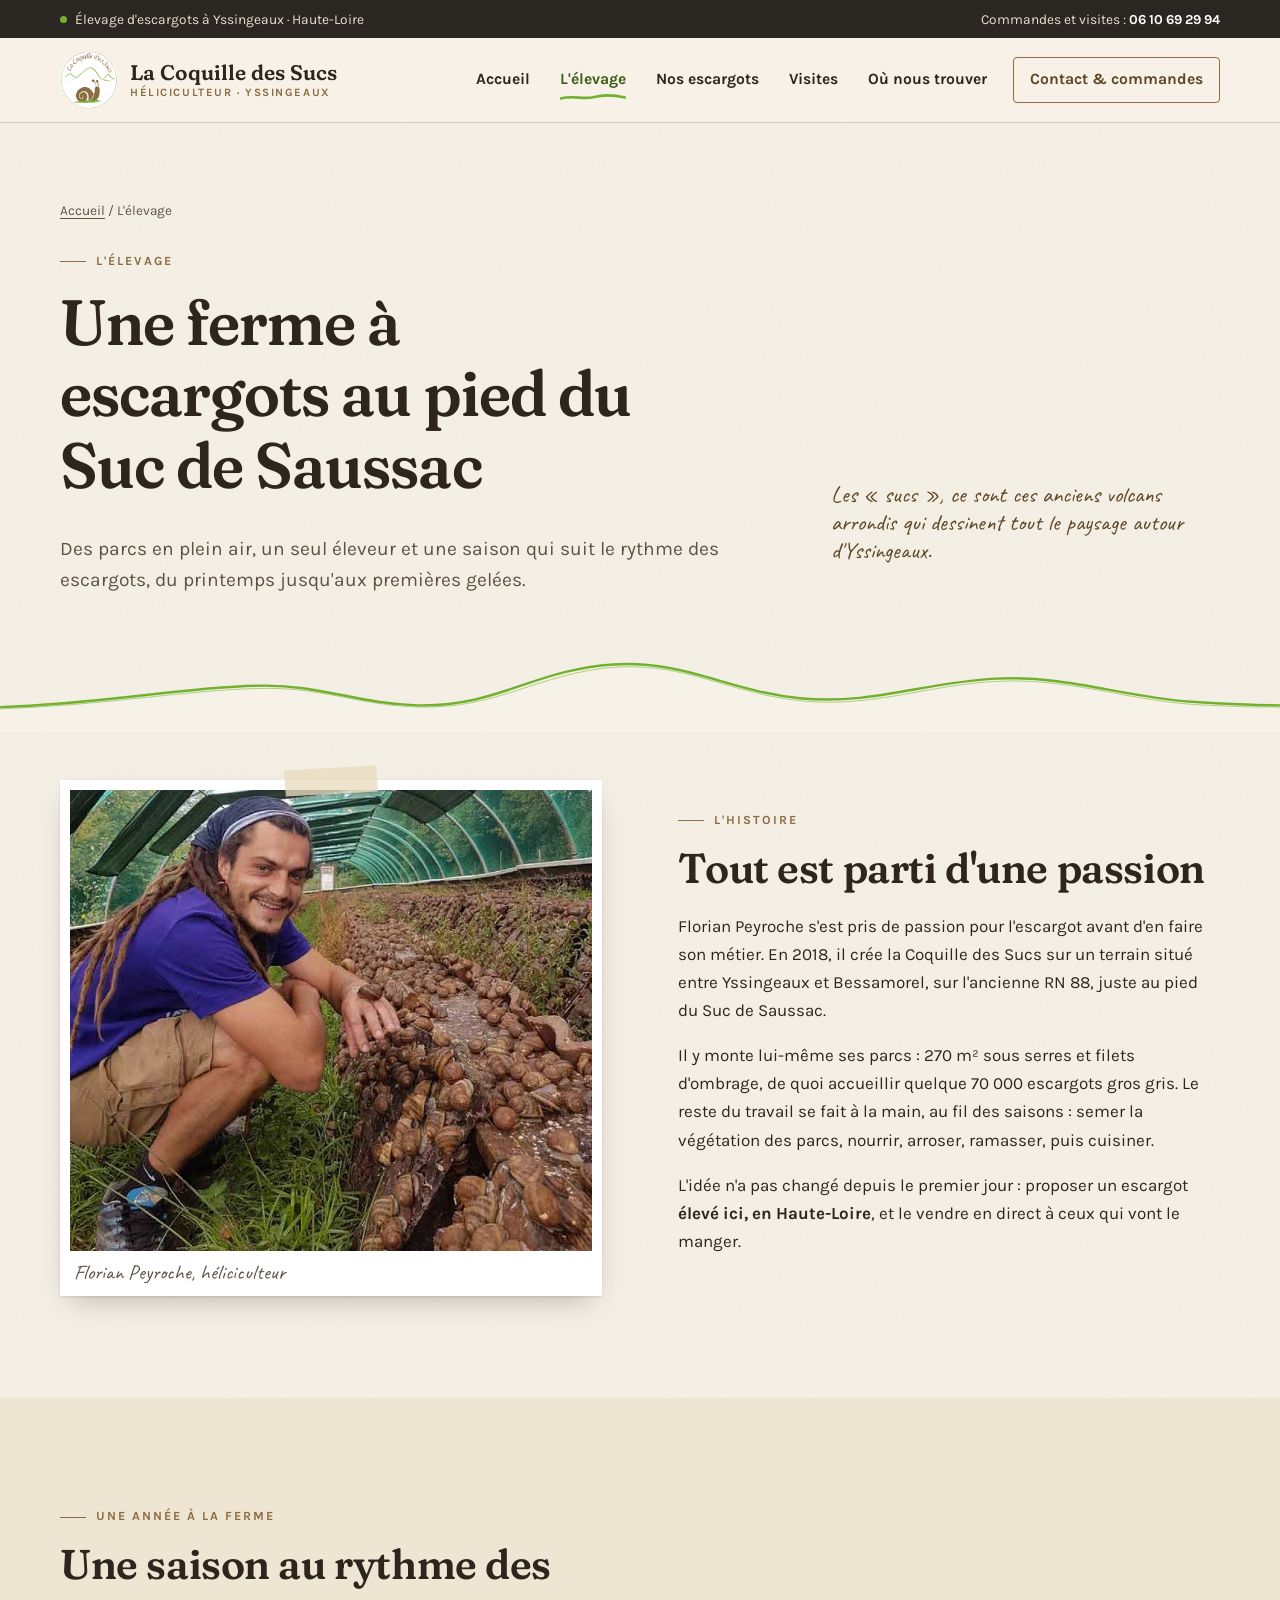
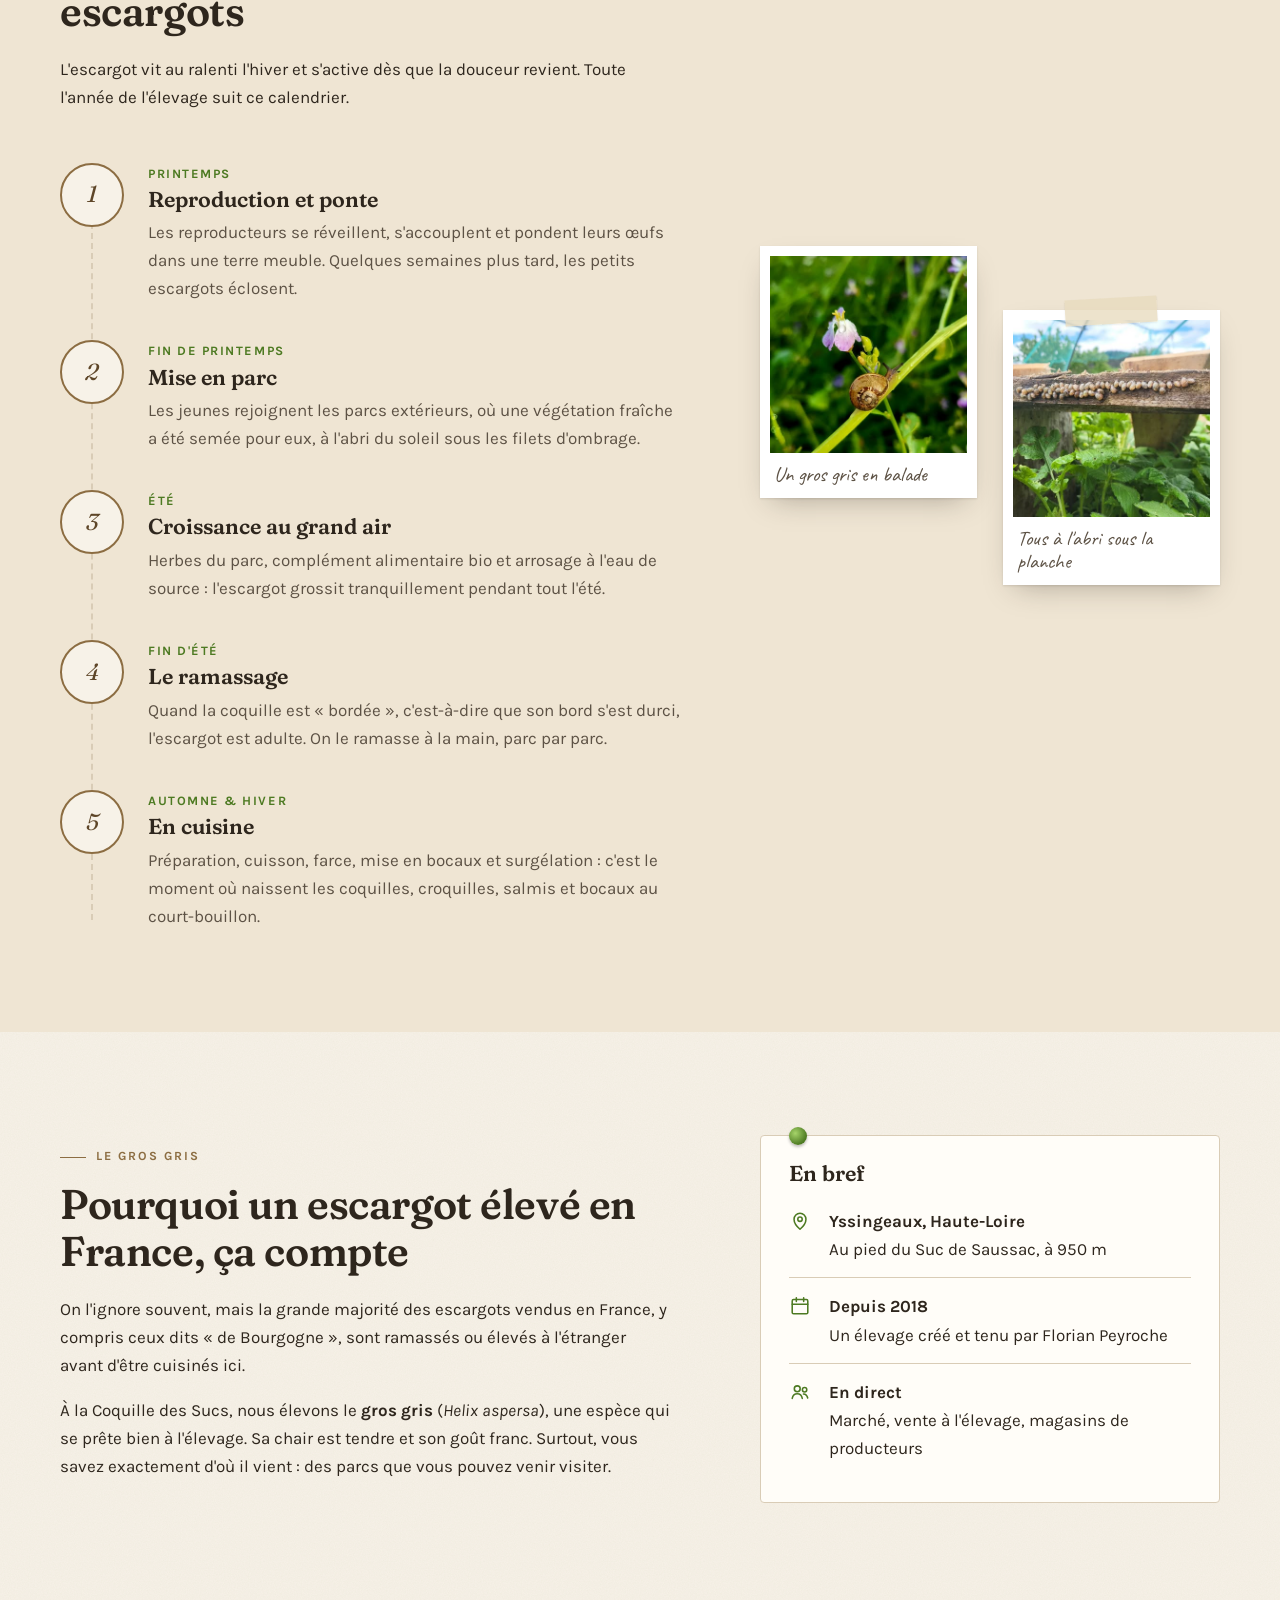
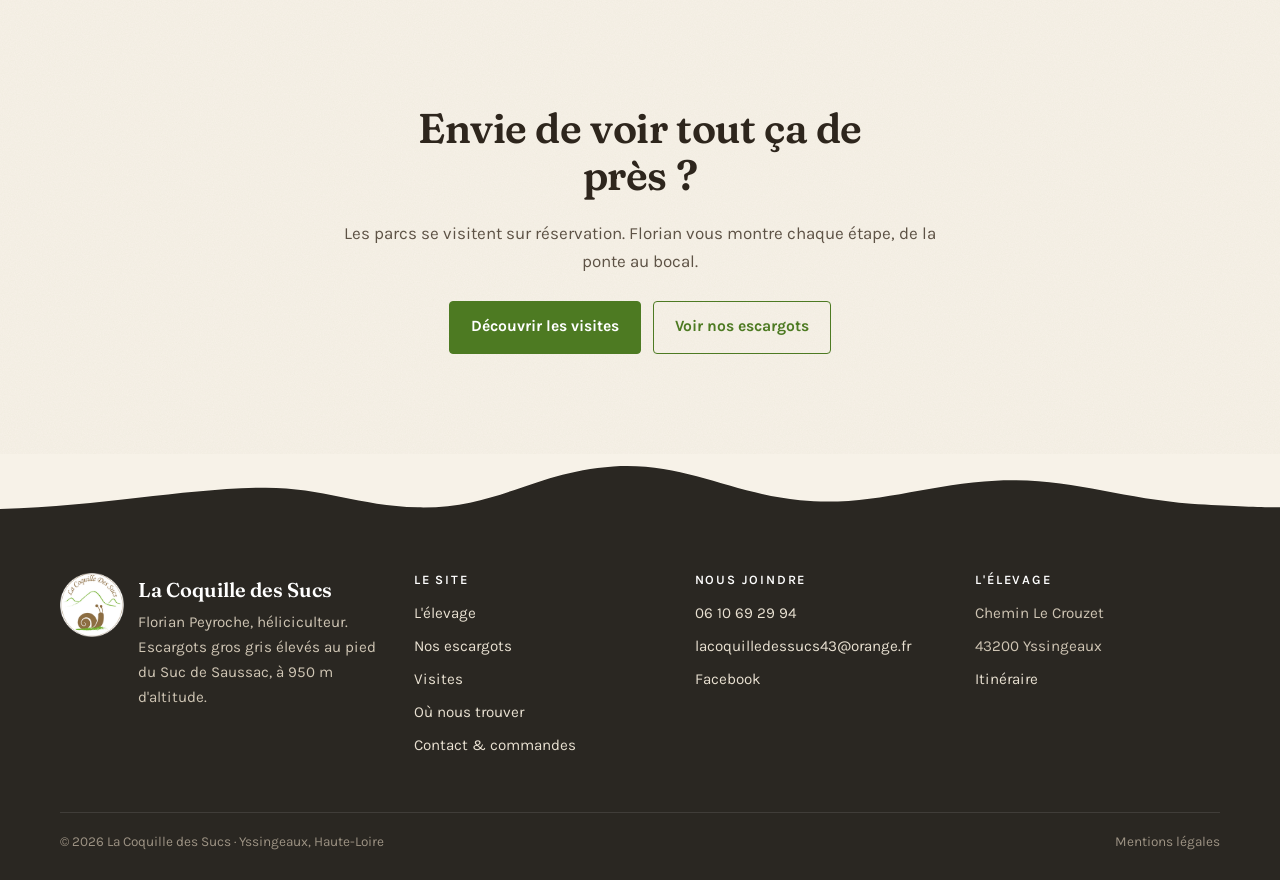
==== commit b3121cda: "Produits : vraie gamme, prix et photos de l'ancien site Co-Authored-By: Claude Opus 5.5 <noreply@ant" ====
--- a/elevage.html
+++ b/elevage.html
@@ -102,7 +102,7 @@
             <li class="reveal"><span class="timeline__mark">2</span><div><span class="timeline__when">Fin de printemps</span><h3>Mise en parc</h3><p>Les jeunes rejoignent les parcs extérieurs, où une végétation fraîche a été semée pour eux, à l'abri du soleil sous les filets d'ombrage.</p></div></li>
             <li class="reveal"><span class="timeline__mark">3</span><div><span class="timeline__when">Été</span><h3>Croissance au grand air</h3><p>Herbes du parc, complément alimentaire bio et arrosage à l'eau de source&nbsp;: l'escargot grossit tranquillement pendant tout l'été.</p></div></li>
             <li class="reveal"><span class="timeline__mark">4</span><div><span class="timeline__when">Fin d'été</span><h3>Le ramassage</h3><p>Quand la coquille est «&nbsp;bordée&nbsp;», c'est-à-dire que son bord s'est durci, l'escargot est adulte. On le ramasse à la main, parc par parc.</p></div></li>
-            <li class="reveal"><span class="timeline__mark">5</span><div><span class="timeline__when">Automne &amp; hiver</span><h3>En cuisine</h3><p>Préparation, cuisson, farce, mise en bocaux et surgélation&nbsp;: c'est le moment où naissent les coquilles, croquilles et terrines.</p></div></li>
+            <li class="reveal"><span class="timeline__mark">5</span><div><span class="timeline__when">Automne &amp; hiver</span><h3>En cuisine</h3><p>Préparation, cuisson, farce, mise en bocaux et surgélation&nbsp;: c'est le moment où naissent les coquilles, croquilles, salmis et bocaux au court-bouillon.</p></div></li>
           </ol>
         </div>
         <div class="collage">
--- a/assets/css/style.css
+++ b/assets/css/style.css
@@ -678,3 +678,25 @@
   .brand__name small { font-size: .62rem; }
   .hero-visual .hand-note { max-width: 52%; }
 }
+
+/* Fiches produits avec photo et prix */
+.labels--two { grid-template-columns: 1fr 1fr; align-items: start; }
+@media (max-width: 960px) { .labels--two { grid-template-columns: 1fr; } }
+.label--product { padding: 0; overflow: hidden; }
+.label--product::after { display: none; }
+.label__img { width: 100%; aspect-ratio: 577 / 238; object-fit: cover; border-bottom: 1px solid var(--line); }
+.label__body { padding: 22px 24px 20px; display: flex; flex-direction: column; flex: 1; }
+.label__prices { list-style: none; margin: auto 0 0; padding: 0; border-top: 1px dashed var(--line); }
+.label__prices li {
+  display: flex; justify-content: space-between; align-items: baseline; gap: 14px;
+  padding: 10px 0; border-bottom: 1px dashed var(--line);
+}
+.label__fmt { font-weight: 700; line-height: 1.3; }
+.label__fmt small { display: block; font-weight: 400; font-size: .85rem; color: var(--ink-soft); }
+.label__price {
+  font-family: var(--serif); font-size: 1.35rem; font-weight: 600; color: var(--brown-deep); white-space: nowrap;
+  font-variation-settings: "SOFT" 100, "WONK" 1;
+}
+.label--note { background: var(--paper-deep); }
+.label--note p { margin-bottom: .7em; }
+.showcase__list em { white-space: nowrap; }
